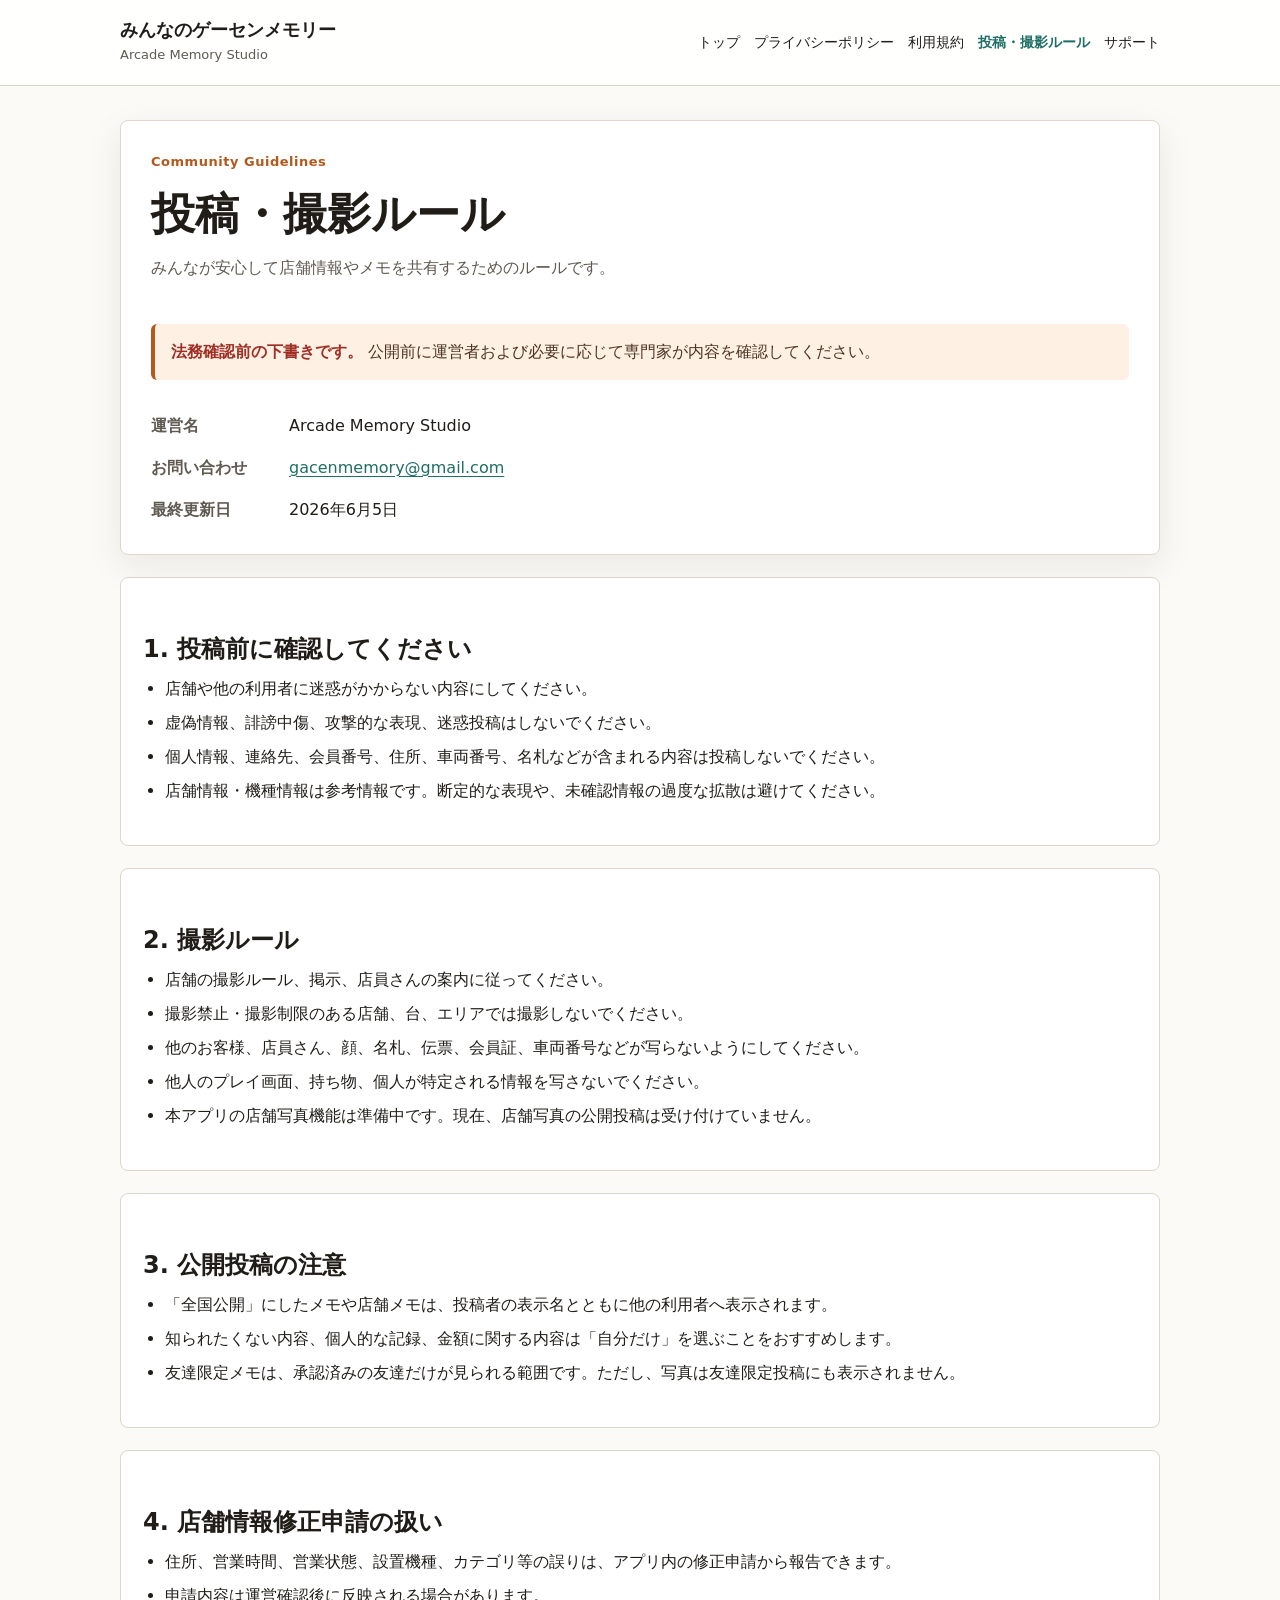
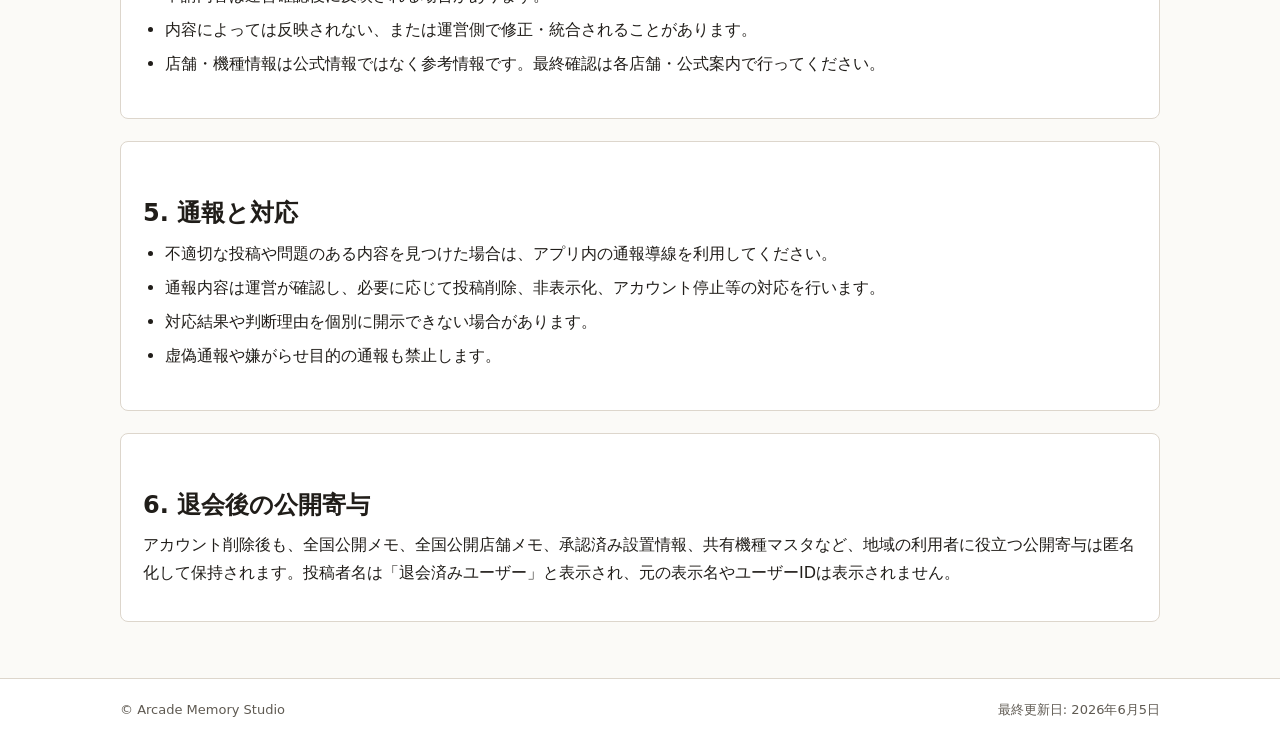
==== community-guidelines.html @ ef8596d3 "Add legal pages" ====
<!doctype html>
<html lang="ja">
  <head>
    <meta charset="utf-8">
    <meta name="viewport" content="width=device-width, initial-scale=1">
    <title>投稿・撮影ルール | みんなのゲーセンメモリー</title>
    <meta name="description" content="みんなのゲーセンメモリーの投稿・撮影ルールです。">
    <link rel="stylesheet" href="assets/style.css">
  </head>
  <body>
    <header class="site-header">
      <div class="wrap">
        <div class="brand">
          <p class="brand-title"><strong>みんなのゲーセンメモリー</strong></p>
          <p class="brand-sub">Arcade Memory Studio</p>
        </div>
        <nav class="nav" aria-label="法務ページ">
          <a href="index.html">トップ</a>
          <a href="privacy.html">プライバシーポリシー</a>
          <a href="terms.html">利用規約</a>
          <a href="community-guidelines.html" aria-current="page">投稿・撮影ルール</a>
          <a href="support.html">サポート</a>
        </nav>
      </div>
    </header>

    <main>
      <div class="wrap">
        <section class="hero">
          <p class="eyebrow">Community Guidelines</p>
          <h1>投稿・撮影ルール</h1>
          <p class="lead">みんなが安心して店舗情報やメモを共有するためのルールです。</p>
          <div class="notice">
            <strong>法務確認前の下書きです。</strong> 公開前に運営者および必要に応じて専門家が内容を確認してください。
          </div>
          <ul class="meta-list">
            <li><span class="meta-label">運営名</span><span>Arcade Memory Studio</span></li>
            <li><span class="meta-label">お問い合わせ</span><span><a href="mailto:gacenmemory@gmail.com">gacenmemory@gmail.com</a></span></li>
            <li><span class="meta-label">最終更新日</span><span>2026年6月5日</span></li>
          </ul>
        </section>

        <section class="section">
          <h2>1. 投稿前に確認してください</h2>
          <ul>
            <li>店舗や他の利用者に迷惑がかからない内容にしてください。</li>
            <li>虚偽情報、誹謗中傷、攻撃的な表現、迷惑投稿はしないでください。</li>
            <li>個人情報、連絡先、会員番号、住所、車両番号、名札などが含まれる内容は投稿しないでください。</li>
            <li>店舗情報・機種情報は参考情報です。断定的な表現や、未確認情報の過度な拡散は避けてください。</li>
          </ul>
        </section>

        <section class="section">
          <h2>2. 撮影ルール</h2>
          <ul>
            <li>店舗の撮影ルール、掲示、店員さんの案内に従ってください。</li>
            <li>撮影禁止・撮影制限のある店舗、台、エリアでは撮影しないでください。</li>
            <li>他のお客様、店員さん、顔、名札、伝票、会員証、車両番号などが写らないようにしてください。</li>
            <li>他人のプレイ画面、持ち物、個人が特定される情報を写さないでください。</li>
            <li>本アプリの店舗写真機能は準備中です。現在、店舗写真の公開投稿は受け付けていません。</li>
          </ul>
        </section>

        <section class="section">
          <h2>3. 公開投稿の注意</h2>
          <ul>
            <li>「全国公開」にしたメモや店舗メモは、投稿者の表示名とともに他の利用者へ表示されます。</li>
            <li>知られたくない内容、個人的な記録、金額に関する内容は「自分だけ」を選ぶことをおすすめします。</li>
            <li>友達限定メモは、承認済みの友達だけが見られる範囲です。ただし、写真は友達限定投稿にも表示されません。</li>
          </ul>
        </section>

        <section class="section">
          <h2>4. 店舗情報修正申請の扱い</h2>
          <ul>
            <li>住所、営業時間、営業状態、設置機種、カテゴリ等の誤りは、アプリ内の修正申請から報告できます。</li>
            <li>申請内容は運営確認後に反映される場合があります。</li>
            <li>内容によっては反映されない、または運営側で修正・統合されることがあります。</li>
            <li>店舗・機種情報は公式情報ではなく参考情報です。最終確認は各店舗・公式案内で行ってください。</li>
          </ul>
        </section>

        <section class="section">
          <h2>5. 通報と対応</h2>
          <ul>
            <li>不適切な投稿や問題のある内容を見つけた場合は、アプリ内の通報導線を利用してください。</li>
            <li>通報内容は運営が確認し、必要に応じて投稿削除、非表示化、アカウント停止等の対応を行います。</li>
            <li>対応結果や判断理由を個別に開示できない場合があります。</li>
            <li>虚偽通報や嫌がらせ目的の通報も禁止します。</li>
          </ul>
        </section>

        <section class="section">
          <h2>6. 退会後の公開寄与</h2>
          <p>アカウント削除後も、全国公開メモ、全国公開店舗メモ、承認済み設置情報、共有機種マスタなど、地域の利用者に役立つ公開寄与は匿名化して保持されます。投稿者名は「退会済みユーザー」と表示され、元の表示名やユーザーIDは表示されません。</p>
        </section>
      </div>
    </main>

    <footer class="site-footer">
      <div class="wrap">
        <span>© Arcade Memory Studio</span>
        <span>最終更新日: 2026年6月5日</span>
      </div>
    </footer>
  </body>
</html>
---- assets/style.css ----
* {
  box-sizing: border-box;
}

:root {
  color-scheme: light;
  --bg: #fbfaf7;
  --surface: #ffffff;
  --ink: #201d19;
  --muted: #5f5a52;
  --soft: #f0ece5;
  --line: #ddd6cc;
  --primary: #1f6f65;
  --primary-soft: #e4f2ef;
  --accent: #b4581b;
  --accent-soft: #fff0e4;
  --danger: #9f2f25;
  --shadow: 0 12px 36px rgba(32, 29, 25, 0.08);
}

body {
  margin: 0;
  background: var(--bg);
  color: var(--ink);
  font-family: system-ui, -apple-system, BlinkMacSystemFont, "Segoe UI", sans-serif;
  line-height: 1.75;
}

a {
  color: var(--primary);
  text-decoration-thickness: 0.08em;
  text-underline-offset: 0.16em;
}

.site-header {
  border-bottom: 1px solid var(--line);
  background: rgba(255, 255, 255, 0.92);
}

.wrap {
  width: min(1040px, calc(100% - 32px));
  margin: 0 auto;
}

.site-header .wrap {
  display: flex;
  align-items: center;
  justify-content: space-between;
  gap: 20px;
  padding: 18px 0;
}

.brand {
  display: grid;
  gap: 2px;
}

.brand-title {
  margin: 0;
  font-size: 18px;
  line-height: 1.35;
}

.brand-sub {
  margin: 0;
  color: var(--muted);
  font-size: 13px;
}

.nav {
  display: flex;
  flex-wrap: wrap;
  justify-content: flex-end;
  gap: 10px 14px;
  font-size: 14px;
}

.nav a {
  color: var(--ink);
  text-decoration: none;
}

.nav a[aria-current="page"] {
  color: var(--primary);
  font-weight: 700;
}

main {
  padding: 34px 0 56px;
}

.hero {
  display: grid;
  gap: 14px;
  padding: 30px;
  border: 1px solid var(--line);
  border-radius: 8px;
  background: var(--surface);
  box-shadow: var(--shadow);
}

.eyebrow {
  margin: 0;
  color: var(--accent);
  font-size: 13px;
  font-weight: 800;
  letter-spacing: 0.04em;
}

h1 {
  margin: 0;
  font-size: clamp(28px, 4vw, 44px);
  line-height: 1.18;
  letter-spacing: 0;
}

h2 {
  margin: 34px 0 10px;
  font-size: 24px;
  line-height: 1.3;
  letter-spacing: 0;
}

h3 {
  margin: 24px 0 8px;
  font-size: 18px;
  letter-spacing: 0;
}

p {
  margin: 0 0 12px;
}

ul,
ol {
  margin: 0 0 18px;
  padding-left: 1.4em;
}

li + li {
  margin-top: 6px;
}

.lead {
  max-width: 760px;
  color: var(--muted);
  font-size: 16px;
}

.notice {
  margin-top: 16px;
  padding: 14px 16px;
  border-left: 4px solid var(--accent);
  background: var(--accent-soft);
  border-radius: 6px;
  color: #4c3424;
}

.notice strong {
  color: var(--danger);
}

.grid {
  display: grid;
  grid-template-columns: repeat(4, minmax(0, 1fr));
  gap: 14px;
  margin-top: 24px;
}

.link-card {
  display: grid;
  gap: 6px;
  min-height: 148px;
  padding: 18px;
  border: 1px solid var(--line);
  border-radius: 8px;
  background: var(--surface);
  text-decoration: none;
  color: var(--ink);
}

.link-card strong {
  color: var(--primary);
  font-size: 17px;
}

.link-card span {
  color: var(--muted);
  font-size: 13px;
}

.section {
  margin-top: 22px;
  padding: 22px;
  border: 1px solid var(--line);
  border-radius: 8px;
  background: var(--surface);
}

.section.compact {
  padding: 18px;
}

.two-col {
  display: grid;
  grid-template-columns: 1fr 1fr;
  gap: 16px;
}

.data-table {
  width: 100%;
  border-collapse: collapse;
  margin: 12px 0 20px;
  font-size: 14px;
}

.data-table th,
.data-table td {
  border: 1px solid var(--line);
  padding: 10px 12px;
  text-align: left;
  vertical-align: top;
}

.data-table th {
  width: 28%;
  background: var(--primary-soft);
}

.meta-list {
  display: grid;
  gap: 8px;
  margin: 18px 0 0;
  padding: 0;
  list-style: none;
}

.meta-list li {
  display: flex;
  flex-wrap: wrap;
  gap: 8px;
}

.meta-label {
  min-width: 130px;
  color: var(--muted);
  font-weight: 700;
}

.site-footer {
  border-top: 1px solid var(--line);
  background: var(--surface);
  color: var(--muted);
  font-size: 13px;
}

.site-footer .wrap {
  display: flex;
  flex-wrap: wrap;
  justify-content: space-between;
  gap: 8px 16px;
  padding: 20px 0;
}

.small {
  color: var(--muted);
  font-size: 13px;
}

@media (max-width: 820px) {
  .site-header .wrap {
    align-items: flex-start;
    flex-direction: column;
  }

  .nav {
    justify-content: flex-start;
  }

  .grid,
  .two-col {
    grid-template-columns: 1fr;
  }

  .hero {
    padding: 22px;
  }

  .data-table {
    display: block;
    overflow-x: auto;
  }
}
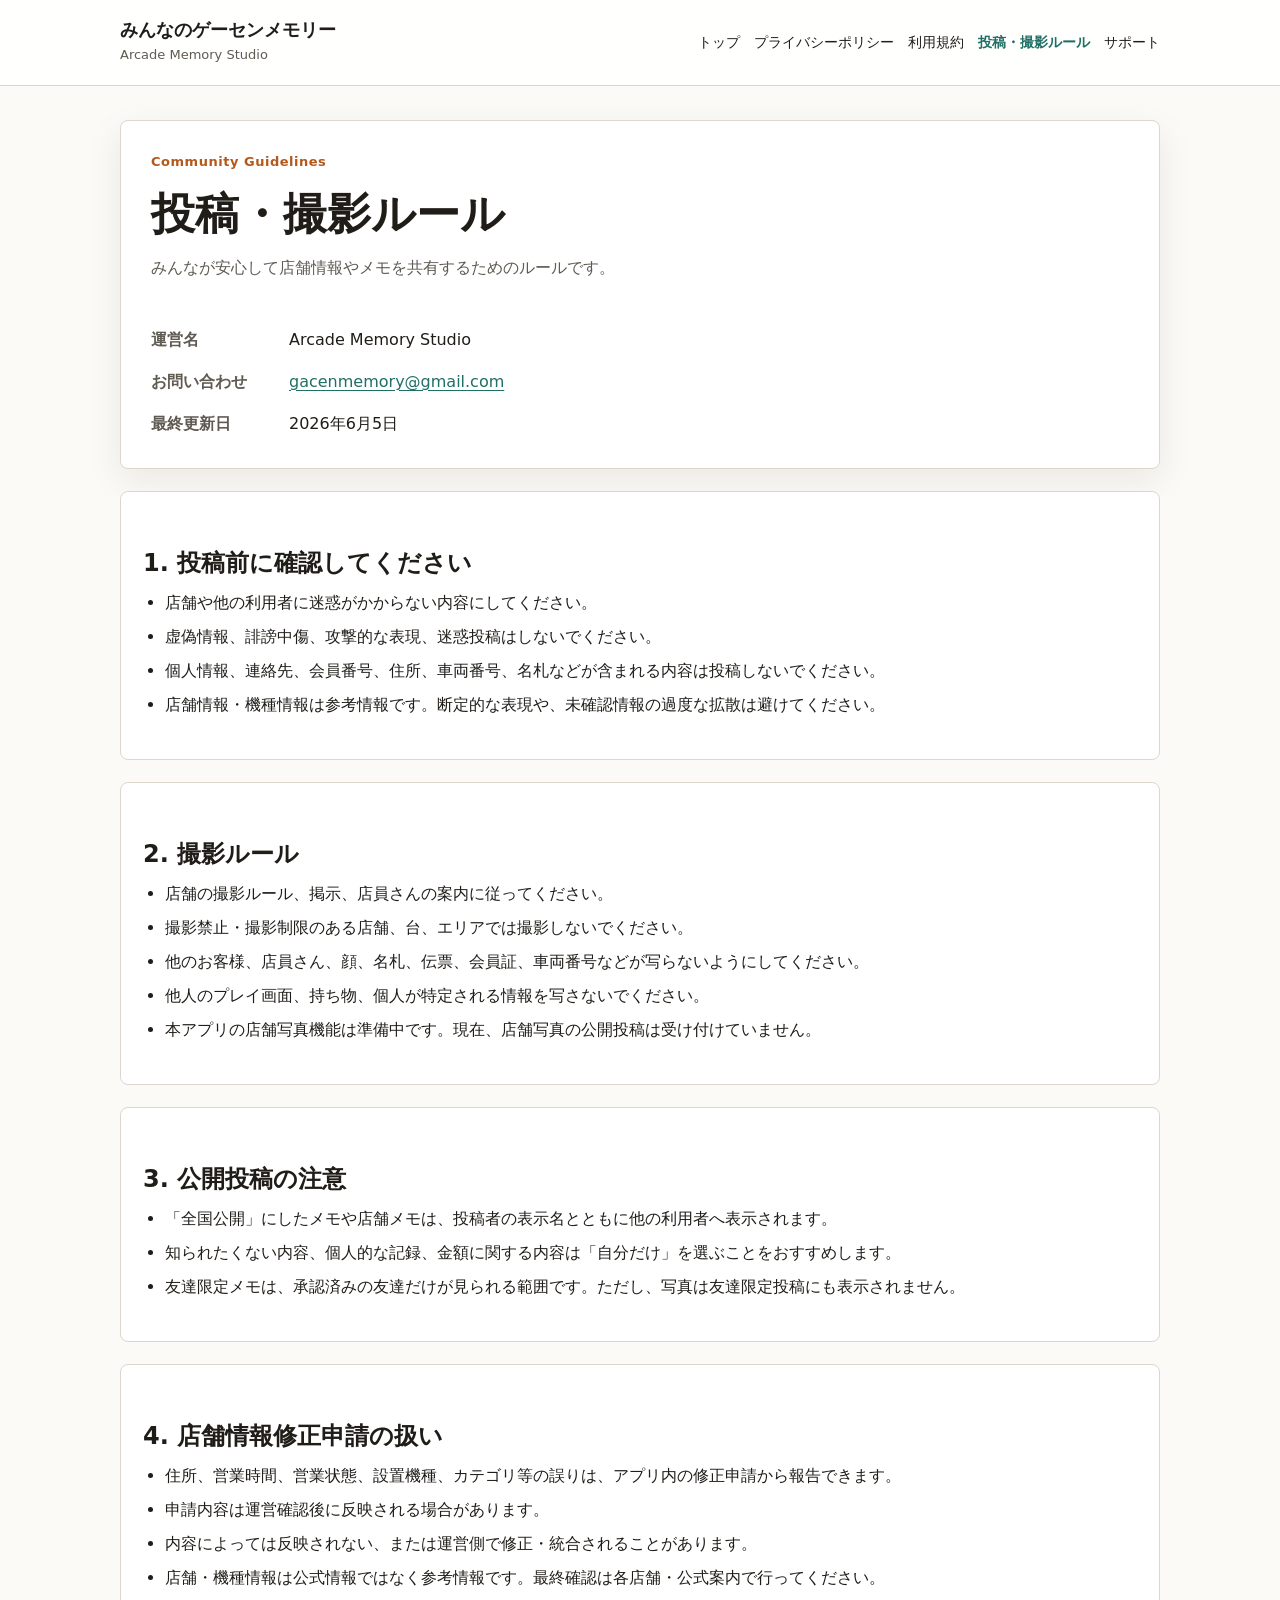
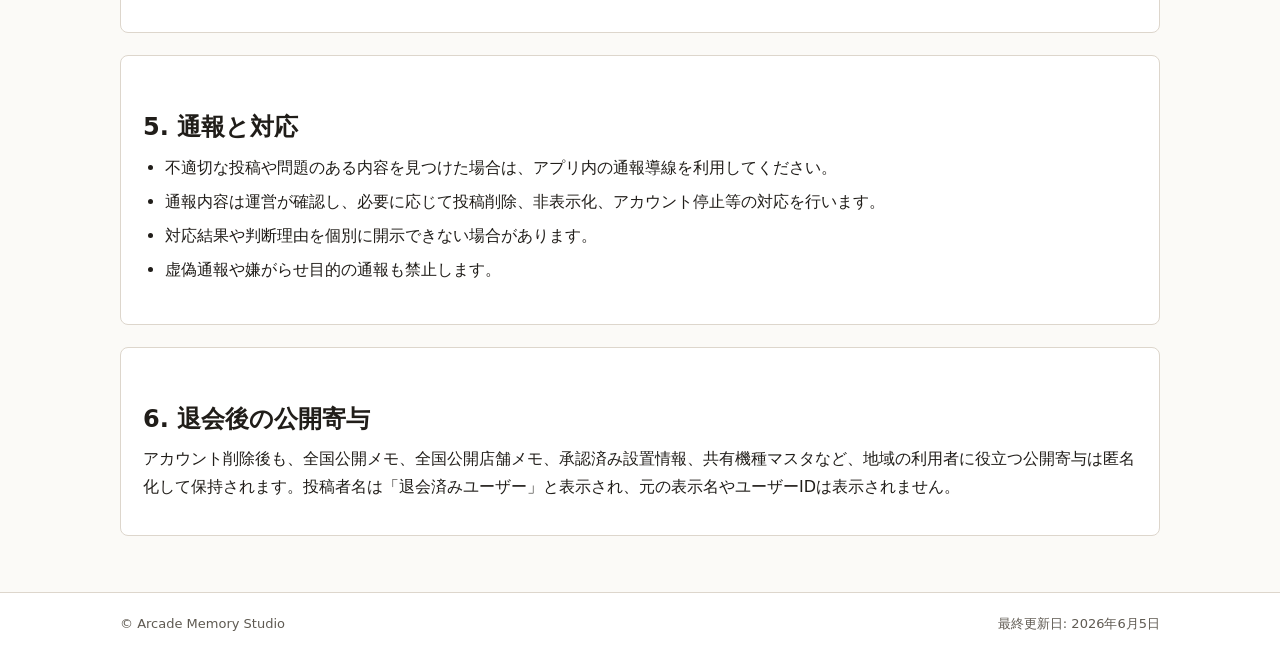
==== commit c460b18f: "docs: finalize legal pages for app review" ====
--- a/community-guidelines.html
+++ b/community-guidelines.html
@@ -30,9 +30,6 @@
           <p class="eyebrow">Community Guidelines</p>
           <h1>投稿・撮影ルール</h1>
           <p class="lead">みんなが安心して店舗情報やメモを共有するためのルールです。</p>
-          <div class="notice">
-            <strong>法務確認前の下書きです。</strong> 公開前に運営者および必要に応じて専門家が内容を確認してください。
-          </div>
           <ul class="meta-list">
             <li><span class="meta-label">運営名</span><span>Arcade Memory Studio</span></li>
             <li><span class="meta-label">お問い合わせ</span><span><a href="mailto:gacenmemory@gmail.com">gacenmemory@gmail.com</a></span></li>
